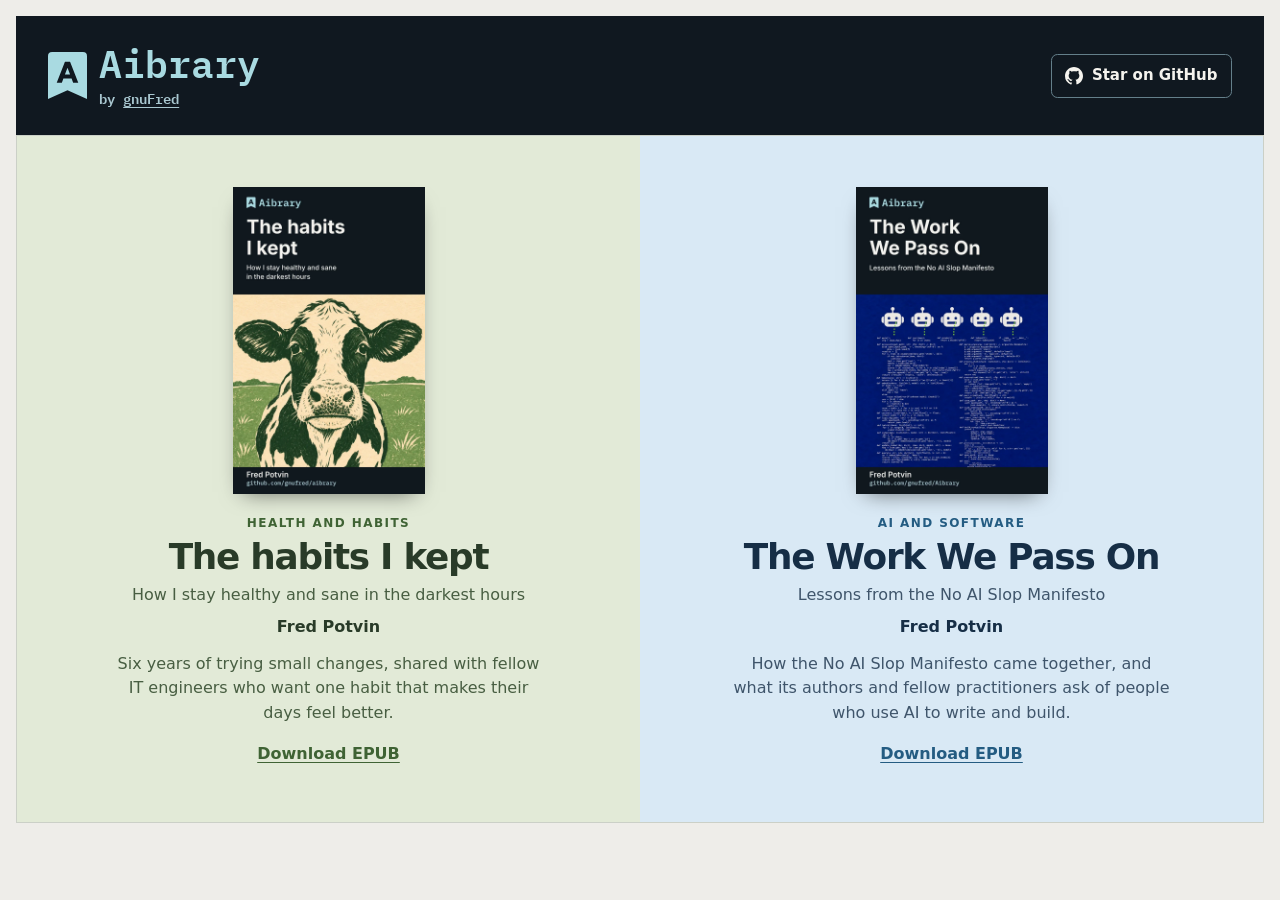
==== index.html @ 8b790352 "Match the homepage dark background to the header Keep the original light background and book panels " ====
<!doctype html>
<!-- SPDX-FileCopyrightText: 2026 Fred Potvin -->
<!-- SPDX-License-Identifier: GPL-3.0-only -->
<html lang="en">
<head>
  <meta charset="utf-8">
  <meta name="viewport" content="width=device-width, initial-scale=1">
  <meta name="color-scheme" content="light dark">
  <meta name="description" content="Books by Fred Potvin about software, AI, and the habits he kept.">
  <title>Aibrary, by gnuFred</title>
  <link rel="icon" type="image/svg+xml" href="./tools/cover-creator/aibrary-bookmark.svg">
  <link rel="stylesheet" href="./books.css">
</head>
<body>
  <header class="site-header">
    <div class="brand">
      <img src="./tools/cover-creator/aibrary-bookmark.svg" width="76" height="92" alt="">
      <div>
        <h1><a href="https://github.com/gnufred/aibrary">Aibrary</a></h1>
        <p class="byline">by <a href="https://github.com/gnufred">gnuFred</a></p>
      </div>
    </div>

    <a class="github-star" href="https://github.com/gnufred/aibrary">
      <!-- GitHub Octicons mark-github-16 at 35b70b19. See licenses/github-octicons.txt. -->
      <svg width="18" height="18" viewBox="0 0 16 16" fill="currentColor" aria-hidden="true">
        <path d="M6.766 11.328c-2.063-.25-3.516-1.734-3.516-3.656 0-.781.281-1.625.75-2.188-.203-.515-.172-1.609.063-2.062.625-.078 1.468.25 1.968.703.594-.187 1.219-.281 1.985-.281.765 0 1.39.094 1.953.265.484-.437 1.344-.765 1.969-.687.218.422.25 1.515.046 2.047.5.593.766 1.39.766 2.203 0 1.922-1.453 3.375-3.547 3.64.531.344.89 1.094.89 1.954v1.625c0 .468.391.734.86.547C13.781 14.359 16 11.53 16 8.03 16 3.61 12.406 0 7.984 0 3.563 0 0 3.61 0 8.031a7.88 7.88 0 0 0 5.172 7.422c.422.156.828-.125.828-.547v-1.25c-.219.094-.5.156-.75.156-1.031 0-1.64-.562-2.078-1.609-.172-.422-.36-.672-.719-.719-.187-.015-.25-.093-.25-.187 0-.188.313-.328.625-.328.453 0 .844.281 1.25.86.313.452.64.655 1.031.655s.641-.14 1-.5c.266-.265.47-.5.657-.656"/>
      </svg>
      Star on GitHub
    </a>
  </header>

  <main class="books">
    <article class="habits">
      <img class="cover" src="./books/2026-11-25-the-habits-i-kept/cover/cover.webp" width="800" height="1280" alt="">
      <p class="category">Health and habits</p>
      <h2>The habits I kept</h2>
      <p class="subtitle">How I stay healthy and sane in the darkest hours</p>
      <p class="author">Fred Potvin</p>
      <p class="summary">Six years of trying small changes, shared with fellow IT engineers who want one habit that makes their days feel better.</p>
      <a class="download" href="./books/2026-11-25-the-habits-i-kept/the-habits-i-kept.epub" download aria-label="Download EPUB for The habits I kept">Download EPUB</a>
    </article>

    <article class="work">
      <img class="cover" src="./books/2026-11-25-the-work-we-pass-on/cover/cover.webp" width="800" height="1280" alt="">
      <p class="category">AI and software</p>
      <h2>The Work We Pass On</h2>
      <p class="subtitle">Lessons from the No AI Slop Manifesto</p>
      <p class="author">Fred Potvin</p>
      <p class="summary">How the No AI Slop Manifesto came together, and what its authors and fellow practitioners ask of people who use AI to write and build.</p>
      <a class="download" href="./books/2026-11-25-the-work-we-pass-on/the-work-we-pass-on.epub" download aria-label="Download EPUB for The Work We Pass On">Download EPUB</a>
    </article>
  </main>
</body>
</html>
---- books.css ----
/* SPDX-FileCopyrightText: 2026 Fred Potvin */
/* SPDX-License-Identifier: GPL-3.0-only */

@font-face {
  font-family: "IBM Plex Mono";
  src: url("./tools/cover-creator/fonts/IBMPlexMono-SemiBold.ttf") format("truetype");
  font-weight: 600;
  font-display: swap;
}

:root {
  color-scheme: light dark;
  --navy: #101820;
  background: light-dark(#eeede9, var(--navy));
  color: light-dark(#222a25, #f5f3ee);
}

* { box-sizing: border-box; }

body {
  width: min(100% - 2rem, 87rem);
  margin: 0 auto;
  padding-block: 1rem;
  font: 1rem/1.55 system-ui, sans-serif;
}

h1, h2, p { margin: 0; }

.site-header, .brand, .github-star {
  display: flex;
  align-items: center;
}

.site-header {
  --accent: #a9dae1;
  --muted: #a9c7d0;

  flex-wrap: wrap;
  justify-content: space-between;
  gap: .75rem 1.5rem;
  padding: clamp(1rem, 2.6vw, 1.65rem) clamp(1rem, 3vw, 2rem);
  background: var(--navy);
  color: #f5f3ee;
}

.brand {
  gap: .75rem;
  font-family: "IBM Plex Mono", ui-monospace, monospace;
}

.brand img {
  flex: none;
  width: clamp(1.75rem, 4vw, 2.45rem);
  height: auto;
}

.brand h1 {
  color: var(--accent);
  font-size: clamp(1.6rem, 3.6vw, 2.4rem);
  font-weight: 600;
  line-height: 1.1;
}

.brand a { color: inherit; text-underline-offset: .18em; }
.brand h1 a { text-decoration: none; }
.brand h1 a:hover { text-decoration: underline; }

.byline {
  margin-block-start: .15rem;
  color: var(--muted);
  font-size: .875rem;
  font-weight: 600;
}

.byline a:hover { color: var(--accent); }

.github-star {
  gap: .55rem;
  min-height: 2.75rem;
  padding: .5rem .85rem;
  border: 1px solid #647f8a;
  border-radius: .4rem;
  color: inherit;
  font-size: .9375rem;
  font-weight: 650;
  text-decoration: none;
  white-space: nowrap;
}

.github-star:hover {
  border-color: var(--accent);
  background: #22333e;
  color: var(--accent);
}

a:focus-visible {
  outline: 2px solid var(--accent);
  outline-offset: 3px;
}

.books {
  display: grid;
  border: 1px solid light-dark(#cbd0c7, #4b514b);
}

.books > article {
  min-width: 0;
  padding: clamp(1.5rem, 4vw, 3.4rem) clamp(1rem, 4vw, 2.5rem);
  background: var(--panel);
  color: var(--panel-ink);
  text-align: center;
}

.habits {
  --panel: light-dark(#e2ead7, #2b3928);
  --panel-ink: light-dark(#293b28, #f2f3dd);
  --muted: light-dark(#485e42, #d1dec6);
  --accent: light-dark(#3f6334, #c1d9ad);
}

.work {
  --panel: light-dark(#d9e9f5, #1c3349);
  --panel-ink: light-dark(#162e46, #e9f4fd);
  --muted: light-dark(#3f556b, #bfd4e6);
  --accent: light-dark(#245c82, #a3d3f5);
}

.cover {
  display: block;
  width: min(100%, 12rem);
  height: auto;
  margin: 0 auto 1.2rem;
  box-shadow: 0 .6rem 1.3rem -.65rem #0009;
}

.category {
  color: var(--accent);
  font-size: .75rem;
  font-weight: 680;
  letter-spacing: .12em;
  text-transform: uppercase;
}

h2 {
  margin-block: .3rem .4rem;
  font-size: clamp(1.5rem, 2.8vw, 2.55rem);
  line-height: 1.1;
  letter-spacing: -.035em;
  text-wrap: balance;
}

.subtitle, .summary { color: var(--muted); }
.author { margin-block-start: .45rem; font-weight: 650; }

.summary {
  max-width: 43ch;
  margin: .75rem auto 0;
}

.download {
  display: inline-block;
  margin-block-start: .75rem;
  padding-block: .25rem;
  color: var(--accent);
  font-weight: 650;
  text-underline-offset: .2em;
}

@media (min-width: 42rem) {
  .books { grid-template-columns: repeat(2, minmax(0, 1fr)); }
}
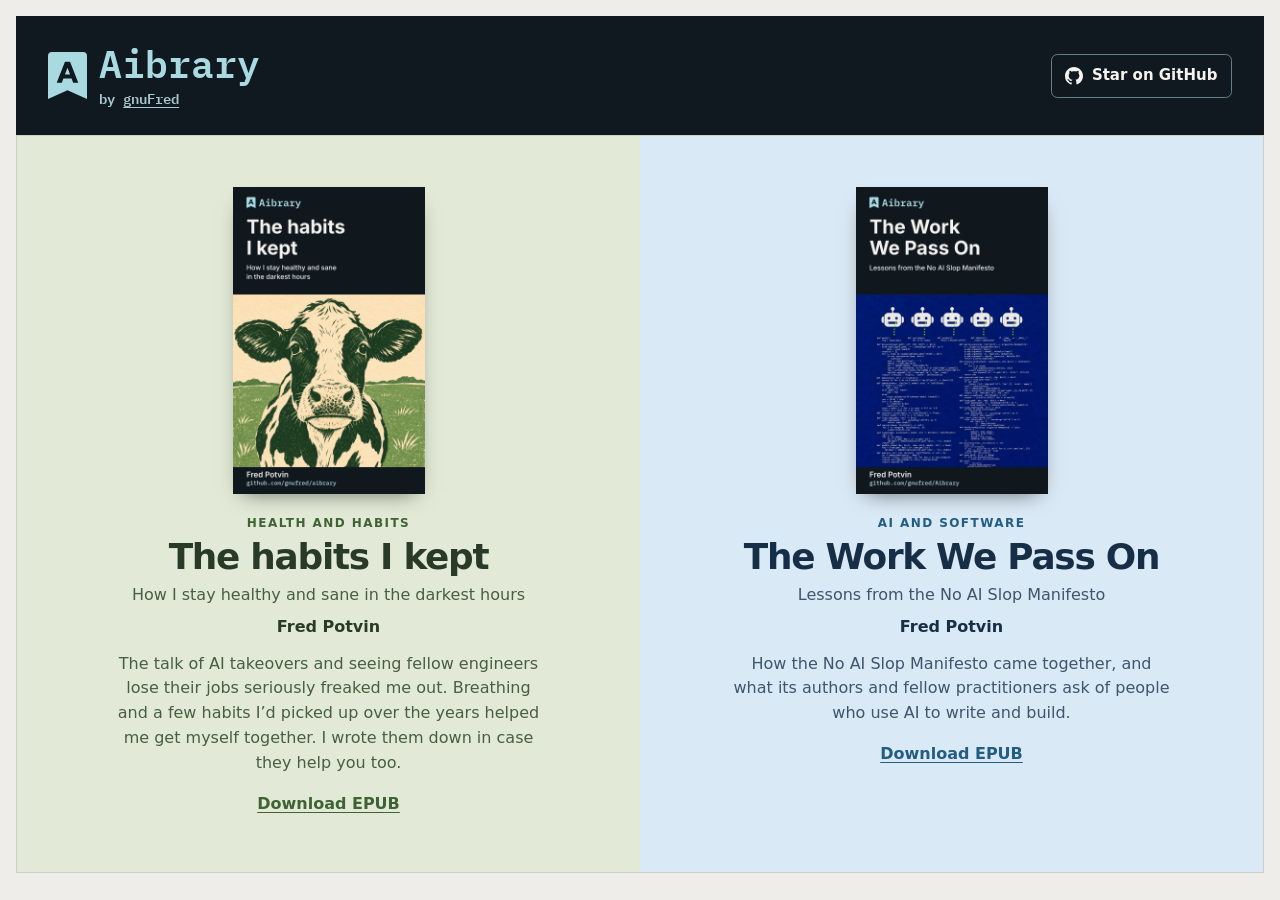
==== commit d84abb3e: "Use Fred’s opening to describe The habits I kept" ====
--- a/index.html
+++ b/index.html
@@ -37,7 +37,7 @@
       <h2>The habits I kept</h2>
       <p class="subtitle">How I stay healthy and sane in the darkest hours</p>
       <p class="author">Fred Potvin</p>
-      <p class="summary">Six years of trying small changes, shared with fellow IT engineers who want one habit that makes their days feel better.</p>
+      <p class="summary">The talk of AI takeovers and seeing fellow engineers lose their jobs seriously freaked me out. Breathing and a few habits I’d picked up over the years helped me get myself together. I wrote them down in case they help you too.</p>
       <a class="download" href="./books/2026-11-25-the-habits-i-kept/the-habits-i-kept.epub" download aria-label="Download EPUB for The habits I kept">Download EPUB</a>
     </article>
 
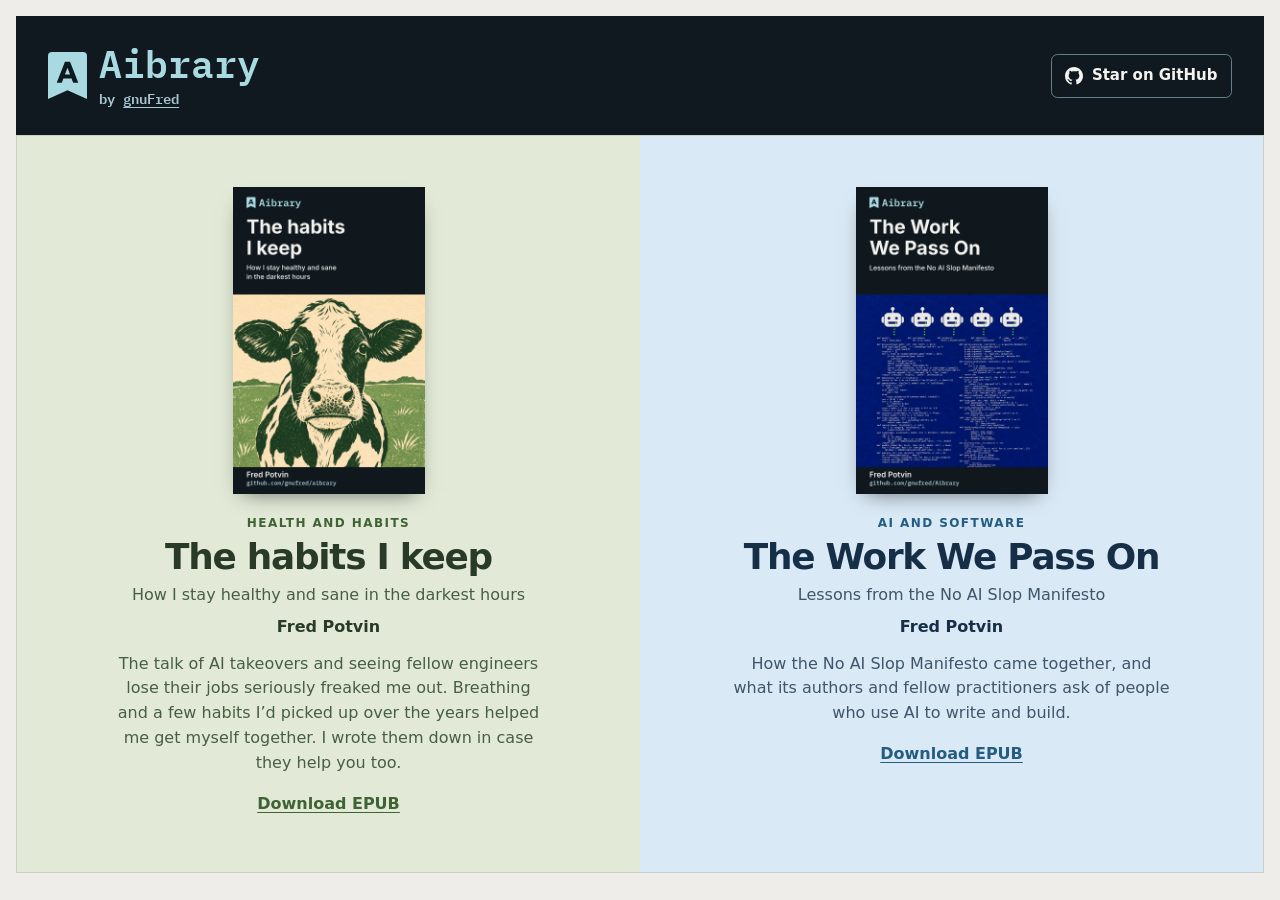
==== commit 11b71e6a: "Rename the book to The habits I keep" ====
--- a/index.html
+++ b/index.html
@@ -32,13 +32,13 @@
 
   <main class="books">
     <article class="habits">
-      <img class="cover" src="./books/2026-11-25-the-habits-i-kept/cover/cover.webp" width="800" height="1280" alt="">
+      <img class="cover" src="./books/2026-11-25-the-habits-i-keep/cover/cover.webp" width="800" height="1280" alt="">
       <p class="category">Health and habits</p>
-      <h2>The habits I kept</h2>
+      <h2>The habits I keep</h2>
       <p class="subtitle">How I stay healthy and sane in the darkest hours</p>
       <p class="author">Fred Potvin</p>
       <p class="summary">The talk of AI takeovers and seeing fellow engineers lose their jobs seriously freaked me out. Breathing and a few habits I’d picked up over the years helped me get myself together. I wrote them down in case they help you too.</p>
-      <a class="download" href="./books/2026-11-25-the-habits-i-kept/the-habits-i-kept.epub" download aria-label="Download EPUB for The habits I kept">Download EPUB</a>
+      <a class="download" href="./books/2026-11-25-the-habits-i-keep/the-habits-i-keep.epub" download aria-label="Download EPUB for The habits I keep">Download EPUB</a>
     </article>
 
     <article class="work">
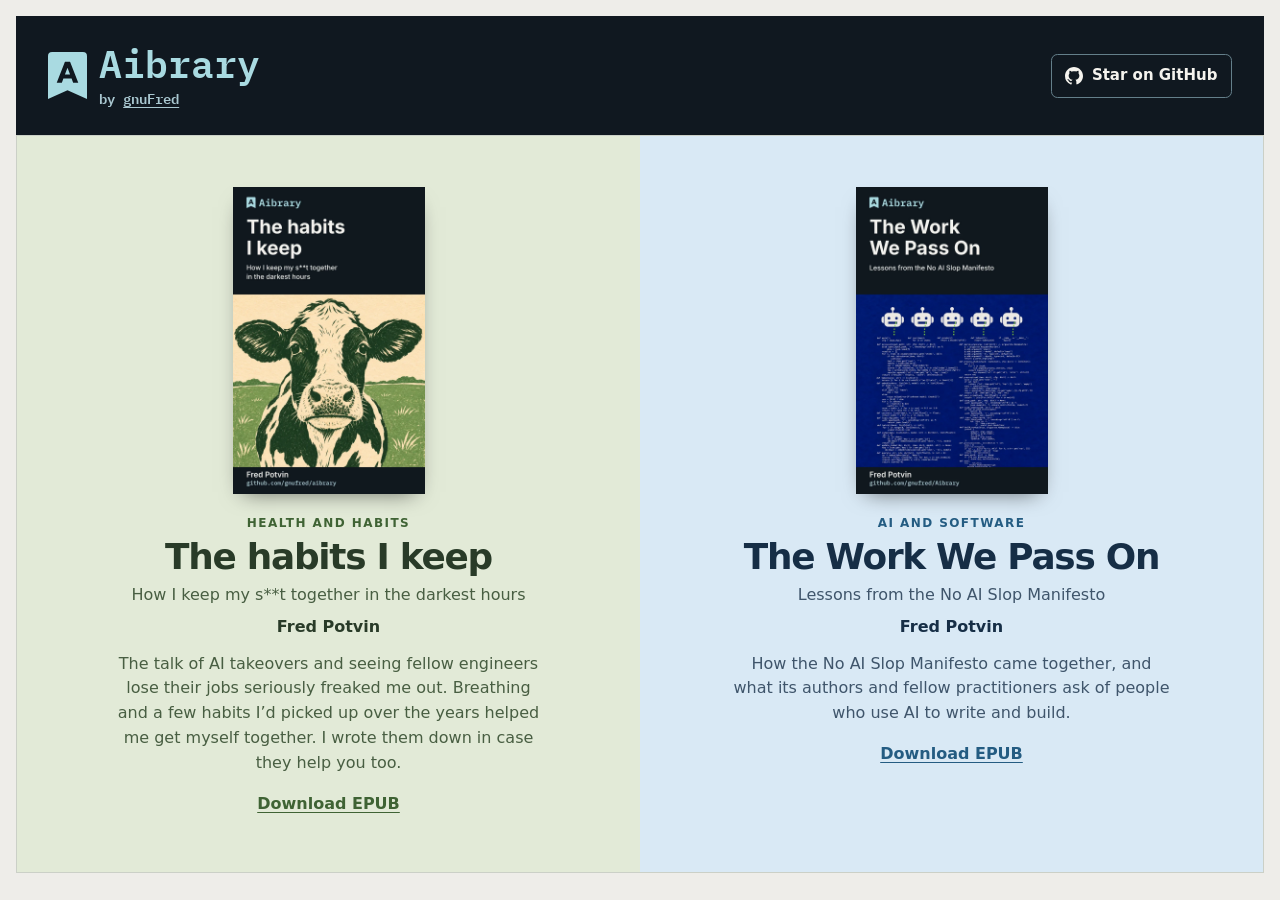
==== commit 3db6389e: "Update the subtitle of The habits I keep" ====
--- a/index.html
+++ b/index.html
@@ -35,7 +35,7 @@
       <img class="cover" src="./books/2026-11-25-the-habits-i-keep/cover/cover.webp" width="800" height="1280" alt="">
       <p class="category">Health and habits</p>
       <h2>The habits I keep</h2>
-      <p class="subtitle">How I stay healthy and sane in the darkest hours</p>
+      <p class="subtitle">How I keep my s**t together in the darkest hours</p>
       <p class="author">Fred Potvin</p>
       <p class="summary">The talk of AI takeovers and seeing fellow engineers lose their jobs seriously freaked me out. Breathing and a few habits I’d picked up over the years helped me get myself together. I wrote them down in case they help you too.</p>
       <a class="download" href="./books/2026-11-25-the-habits-i-keep/the-habits-i-keep.epub" download aria-label="Download EPUB for The habits I keep">Download EPUB</a>
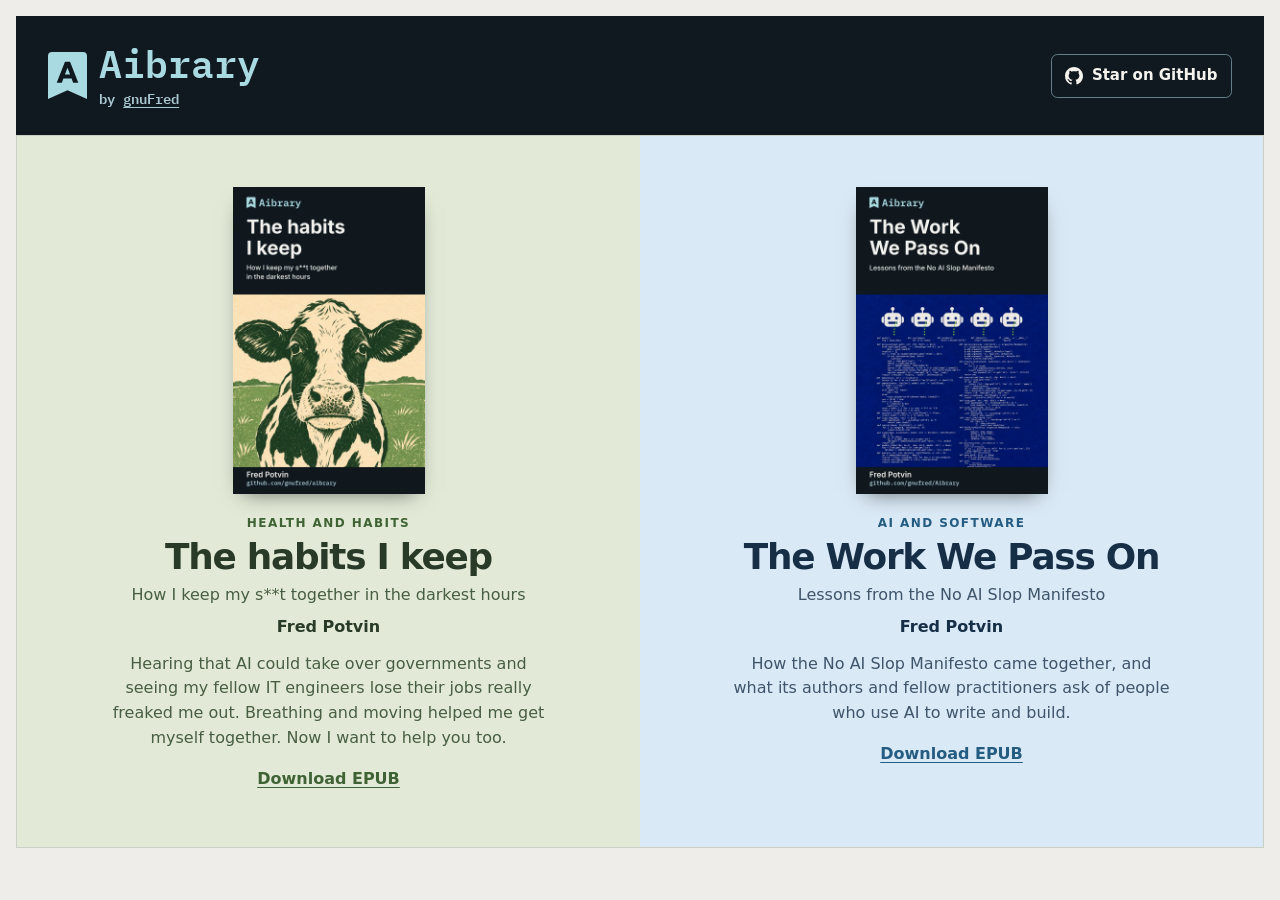
==== commit c144d5d4: "Shorten the description of The habits I keep" ====
--- a/index.html
+++ b/index.html
@@ -37,7 +37,7 @@
       <h2>The habits I keep</h2>
       <p class="subtitle">How I keep my s**t together in the darkest hours</p>
       <p class="author">Fred Potvin</p>
-      <p class="summary">The talk of AI takeovers and seeing fellow engineers lose their jobs seriously freaked me out. Breathing and a few habits I’d picked up over the years helped me get myself together. I wrote them down in case they help you too.</p>
+      <p class="summary">Hearing that AI could take over governments and seeing my fellow IT engineers lose their jobs really freaked me out. Breathing and moving helped me get myself together. Now I want to help you too.</p>
       <a class="download" href="./books/2026-11-25-the-habits-i-keep/the-habits-i-keep.epub" download aria-label="Download EPUB for The habits I keep">Download EPUB</a>
     </article>
 
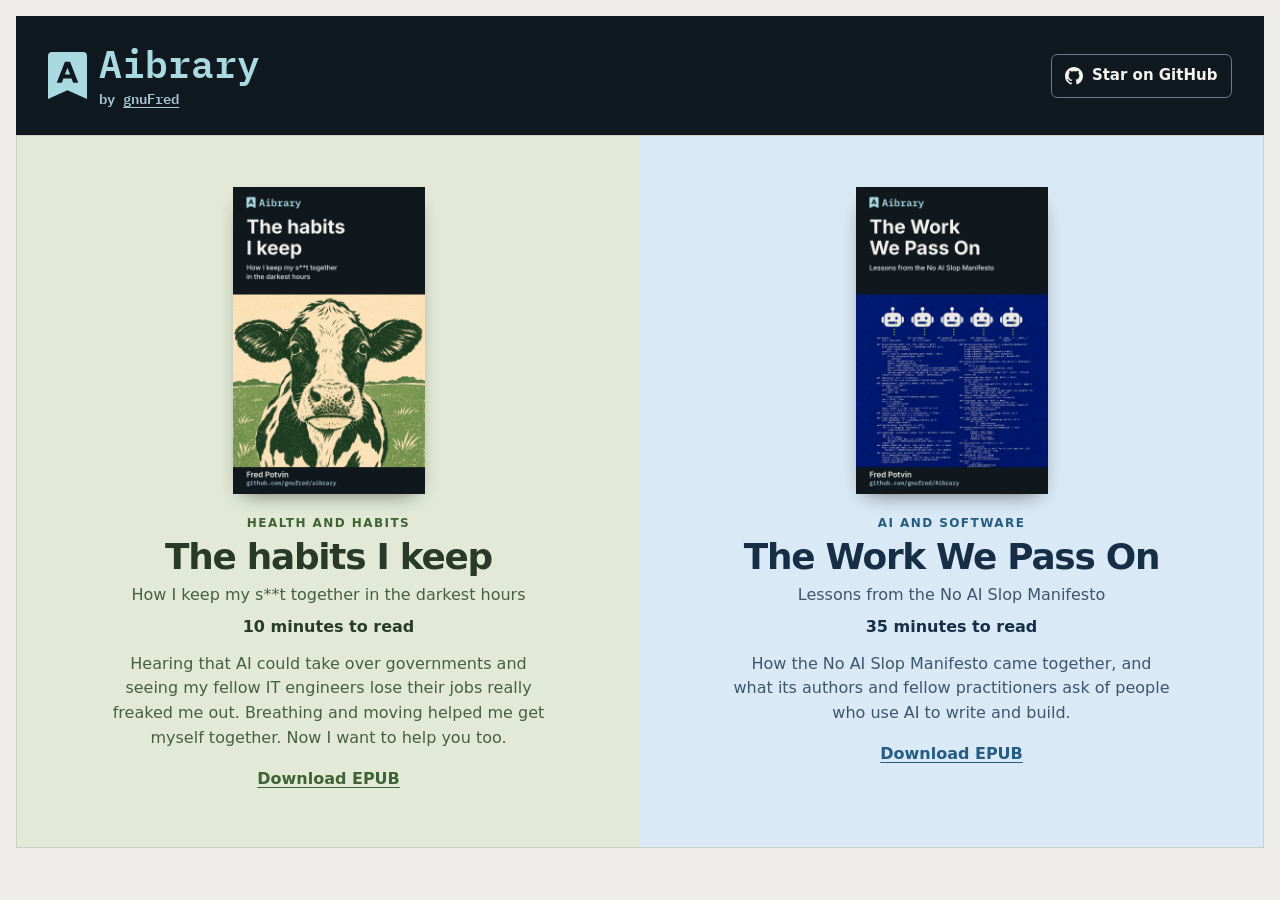
==== commit 94ab3b42: "Show reading times on homepage book cards" ====
--- a/index.html
+++ b/index.html
@@ -36,7 +36,7 @@
       <p class="category">Health and habits</p>
       <h2>The habits I keep</h2>
       <p class="subtitle">How I keep my s**t together in the darkest hours</p>
-      <p class="author">Fred Potvin</p>
+      <p class="reading-time"><time datetime="PT10M">10 minutes</time> to read</p>
       <p class="summary">Hearing that AI could take over governments and seeing my fellow IT engineers lose their jobs really freaked me out. Breathing and moving helped me get myself together. Now I want to help you too.</p>
       <a class="download" href="./books/2026-11-25-the-habits-i-keep/the-habits-i-keep.epub" download aria-label="Download EPUB for The habits I keep">Download EPUB</a>
     </article>
@@ -46,7 +46,7 @@
       <p class="category">AI and software</p>
       <h2>The Work We Pass On</h2>
       <p class="subtitle">Lessons from the No AI Slop Manifesto</p>
-      <p class="author">Fred Potvin</p>
+      <p class="reading-time"><time datetime="PT35M">35 minutes</time> to read</p>
       <p class="summary">How the No AI Slop Manifesto came together, and what its authors and fellow practitioners ask of people who use AI to write and build.</p>
       <a class="download" href="./books/2026-11-25-the-work-we-pass-on/the-work-we-pass-on.epub" download aria-label="Download EPUB for The Work We Pass On">Download EPUB</a>
     </article>
--- a/books.css
+++ b/books.css
@@ -150,7 +150,7 @@
 }
 
 .subtitle, .summary { color: var(--muted); }
-.author { margin-block-start: .45rem; font-weight: 650; }
+.reading-time { margin-block-start: .45rem; font-weight: 650; }
 
 .summary {
   max-width: 43ch;
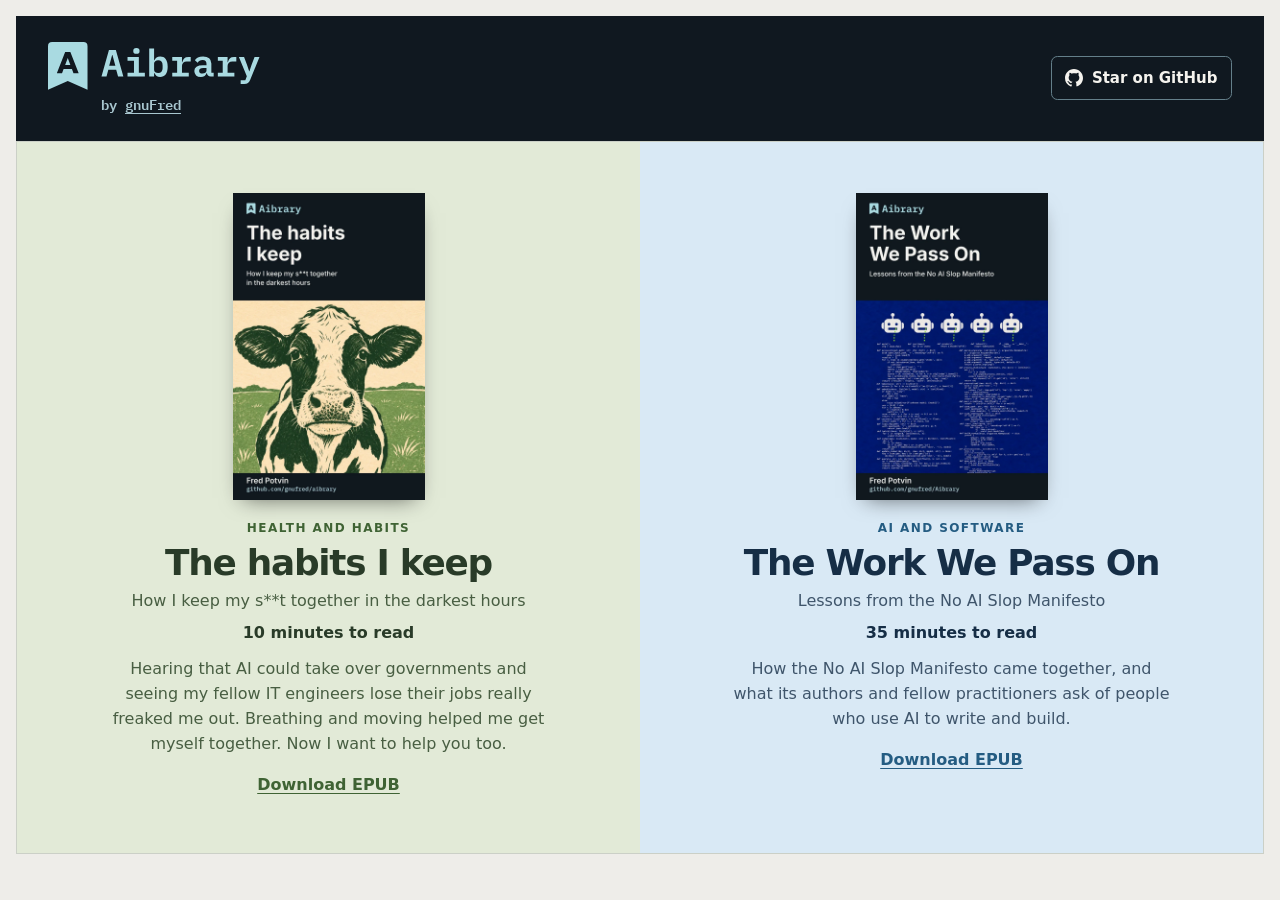
==== commit 0f94d19e: "Extract the Aibrary site logo into a reusable SVG" ====
--- a/index.html
+++ b/index.html
@@ -8,17 +8,18 @@
   <meta name="color-scheme" content="light dark">
   <meta name="description" content="Books by Fred Potvin about software, AI, and the habits he kept.">
   <title>Aibrary, by gnuFred</title>
-  <link rel="icon" type="image/svg+xml" href="./tools/cover-creator/aibrary-bookmark.svg">
+  <link rel="icon" type="image/svg+xml" sizes="any" href="./tools/cover-creator/aibrary-bookmark.svg">
   <link rel="stylesheet" href="./books.css">
 </head>
 <body>
   <header class="site-header">
     <div class="brand">
-      <img src="./tools/cover-creator/aibrary-bookmark.svg" width="76" height="92" alt="">
-      <div>
-        <h1><a href="https://github.com/gnufred/aibrary">Aibrary</a></h1>
-        <p class="byline">by <a href="https://github.com/gnufred">gnuFred</a></p>
-      </div>
+      <h1>
+        <a href="https://github.com/gnufred/aibrary">
+          <img src="./assets/aibrary-logo.svg" width="212" height="48" alt="Aibrary">
+        </a>
+      </h1>
+      <p class="byline">by <a href="https://github.com/gnufred">gnuFred</a></p>
     </div>
 
     <a class="github-star" href="https://github.com/gnufred/aibrary">
--- a/books.css
+++ b/books.css
@@ -26,7 +26,7 @@
 
 h1, h2, p { margin: 0; }
 
-.site-header, .brand, .github-star {
+.site-header, .github-star {
   display: flex;
   align-items: center;
 }
@@ -44,34 +44,28 @@
 }
 
 .brand {
-  gap: .75rem;
-  font-family: "IBM Plex Mono", ui-monospace, monospace;
+  width: clamp(9rem, 20vw, 13.25rem);
 }
 
 .brand img {
-  flex: none;
-  width: clamp(1.75rem, 4vw, 2.45rem);
+  display: block;
+  width: 100%;
   height: auto;
 }
 
-.brand h1 {
-  color: var(--accent);
-  font-size: clamp(1.6rem, 3.6vw, 2.4rem);
-  font-weight: 600;
-  line-height: 1.1;
-}
-
-.brand a { color: inherit; text-underline-offset: .18em; }
-.brand h1 a { text-decoration: none; }
-.brand h1 a:hover { text-decoration: underline; }
+.brand h1 a { display: block; }
+.brand h1 a:hover { opacity: .85; }
 
 .byline {
   margin-block-start: .15rem;
+  margin-inline-start: 25%;
   color: var(--muted);
+  font-family: "IBM Plex Mono", ui-monospace, monospace;
   font-size: .875rem;
   font-weight: 600;
 }
 
+.byline a { color: inherit; text-underline-offset: .18em; }
 .byline a:hover { color: var(--accent); }
 
 .github-star {
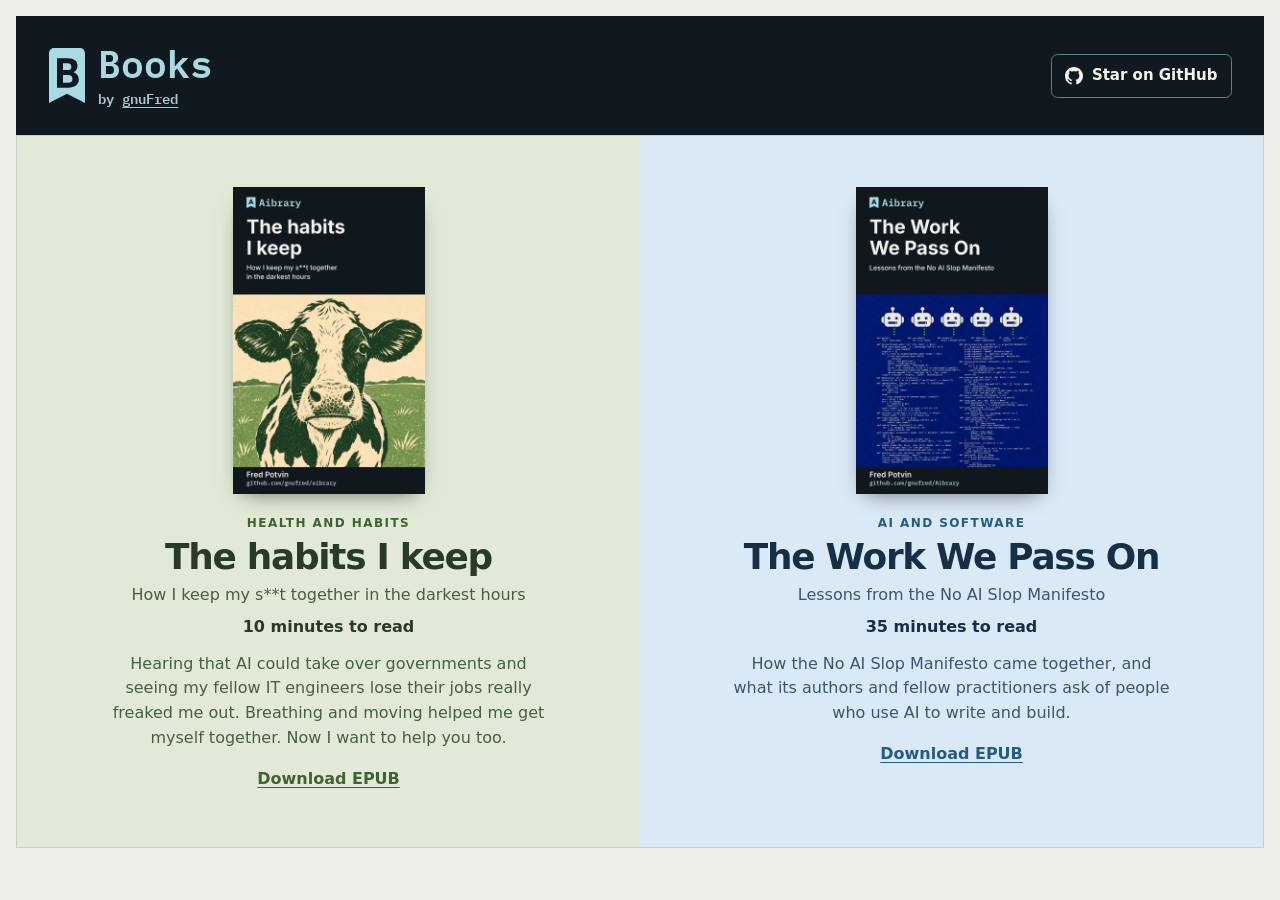
==== commit c0e41a89: "Use the B bookmark for the Books homepage Update the homepage title, header, and favicon to the sele" ====
--- a/index.html
+++ b/index.html
@@ -7,19 +7,18 @@
   <meta name="viewport" content="width=device-width, initial-scale=1">
   <meta name="color-scheme" content="light dark">
   <meta name="description" content="Books by Fred Potvin about software, AI, and the habits he kept.">
-  <title>Aibrary, by gnuFred</title>
-  <link rel="icon" type="image/svg+xml" sizes="any" href="./tools/cover-creator/aibrary-bookmark.svg">
+  <title>Books by gnuFred</title>
+  <link rel="icon" type="image/svg+xml" sizes="any" href="./assets/books-bookmark.svg">
   <link rel="stylesheet" href="./books.css">
 </head>
 <body>
   <header class="site-header">
     <div class="brand">
-      <h1>
-        <a href="https://github.com/gnufred/aibrary">
-          <img src="./assets/aibrary-logo.svg" width="212" height="48" alt="Aibrary">
-        </a>
-      </h1>
-      <p class="byline">by <a href="https://github.com/gnufred">gnuFred</a></p>
+      <img src="./assets/books-bookmark.svg" width="38" height="56" alt="">
+      <div>
+        <h1><a href="https://github.com/gnufred/aibrary">Books</a></h1>
+        <p class="byline">by <a href="https://github.com/gnufred">gnuFred</a></p>
+      </div>
     </div>
 
     <a class="github-star" href="https://github.com/gnufred/aibrary">
--- a/books.css
+++ b/books.css
@@ -26,7 +26,7 @@
 
 h1, h2, p { margin: 0; }
 
-.site-header, .github-star {
+.site-header, .brand, .github-star {
   display: flex;
   align-items: center;
 }
@@ -44,28 +44,35 @@
 }
 
 .brand {
-  width: clamp(9rem, 20vw, 13.25rem);
+  gap: .75rem;
+  font-family: "IBM Plex Mono", ui-monospace, monospace;
 }
 
 .brand img {
   display: block;
-  width: 100%;
+  flex: none;
+  width: clamp(1.75rem, 4vw, 2.4rem);
   height: auto;
 }
 
-.brand h1 a { display: block; }
-.brand h1 a:hover { opacity: .85; }
+.brand h1 {
+  color: var(--accent);
+  font-size: clamp(1.75rem, 4vw, 2.4rem);
+  font-weight: 600;
+  line-height: 1.1;
+}
+
+.brand a { color: inherit; text-underline-offset: .18em; }
+.brand h1 a { text-decoration: none; }
+.brand h1 a:hover { text-decoration: underline; }
 
 .byline {
   margin-block-start: .15rem;
-  margin-inline-start: 25%;
   color: var(--muted);
-  font-family: "IBM Plex Mono", ui-monospace, monospace;
   font-size: .875rem;
   font-weight: 600;
 }
 
-.byline a { color: inherit; text-underline-offset: .18em; }
 .byline a:hover { color: var(--accent); }
 
 .github-star {
